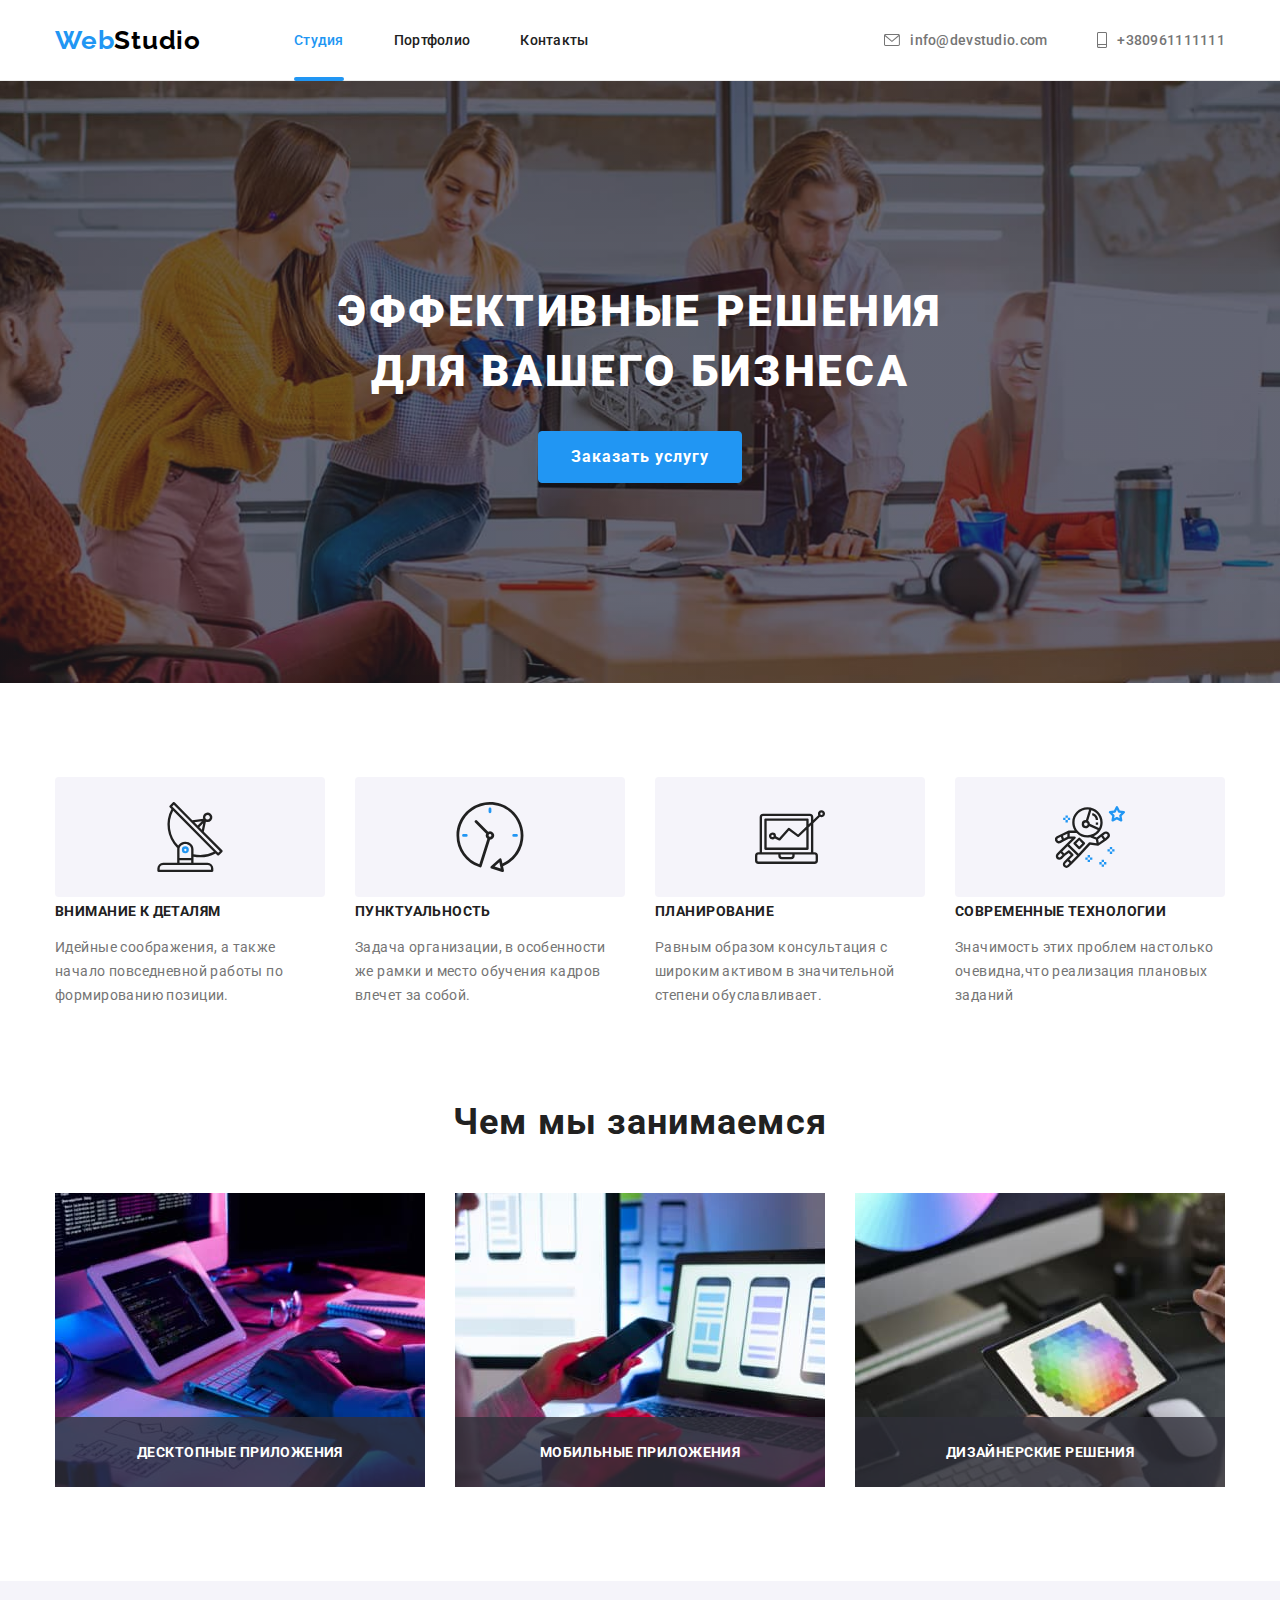
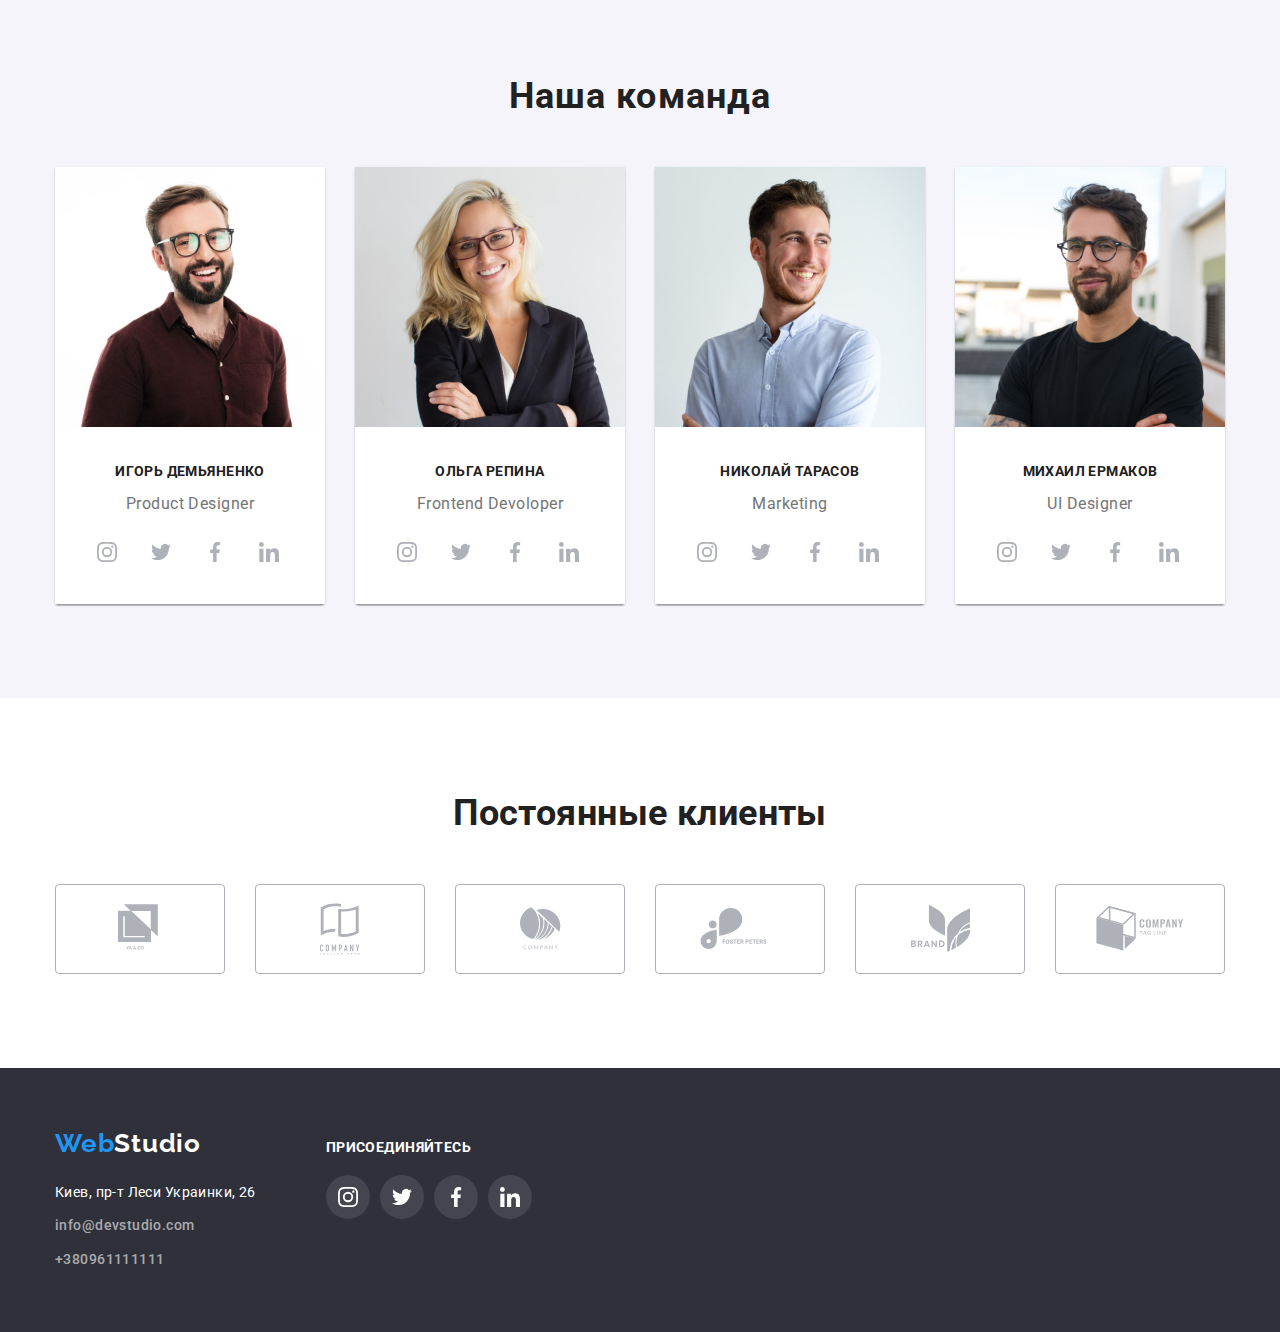
==== index.html @ 007db818 "clone hw5" ====
<!DOCTYPE html>
<html lang="ru">
  <head>
    <meta charset="UTF-8" />
    <meta name="viewport" content="width=device-width, initial-scale=1.0" />
    <title>Студия</title>
    <link
      href="https://fonts.googleapis.com/css2?family=Raleway:wght@700&family=Roboto:wght@400;500;700;900&display=swap"
      rel="stylesheet"
    />
    <link
      rel="stylesheet"
      href="https://cdnjs.cloudflare.com/ajax/libs/modern-normalize/1.0.0/modern-normalize.min.css"
    />
    <link rel="stylesheet" href="./css/styles.css" />
  </head>
  <body>
    <header class="header">
      <div class="container">
        <nav class="nav-main">
          <a href="./index.html" class="web-logo"
            >Web<span class="studio-logo">Studio</span>
          </a>
          <ul class="links">
            <li class="item">
              <a href="./index.html" class="current-link">Студия</a>
            </li>
            <li class="item">
              <a href="./portfolio.html" class="nav-link">Портфолио</a>
            </li>
            <li class="item"><a href="" class="nav-link">Контакты</a></li>
          </ul>
        </nav>

        <ul class="contacts-nav">
          <li class="item">
            <a href="mailto:info@devstudio.com" class="contact-link">
              <svg class="contact-icon" width="16" height="16">
                <use href="./images/sprite.svg#icon-mail"></use>
              </svg>
              info@devstudio.com</a
            >
          </li>
          <li class="item">
            <a href="tel:+38(096)1111111" class="contact-link">
              <svg class="contact-icon" width="10" height="16">
                <use href="./images/sprite.svg#icon-phone"></use>
              </svg>
              +380961111111</a
            >
          </li>
        </ul>
      </div>
    </header>

    <main>
      <!-- секция Героя -->
      <section class="section-hero">
        <div class="container">
          <div class="hero-container">
            <h1 class="hero-tittle">ЭФФЕКТИВНЫЕ РЕШЕНИЯ ДЛЯ ВАШЕГО БИЗНЕСА</h1>
            <button class="button-primary" data-modal-open>
              Заказать услугу
            </button>
          </div>
        </div>
      </section>

      <section class="section-features">
        <div class="container">
          <!-- <h2 class="visually-hidden">Наши преимущества</h2> -->
          <ul class="features-list">
            <li class="items antenna">
              <h3 class="features-tittle">Внимание к деталям</h3>
              <p class="text">
                Идейные соображения, а также начало повседневной работы по
                формированию позиции.
              </p>
            </li>
            <li class="items clock">
              <h3 class="features-tittle">Пунктуальность</h3>
              <p class="text">
                Задача организации, в особенности же рамки и место обучения
                кадров влечет за собой.
              </p>
            </li>
            <li class="items diagram">
              <h3 class="features-tittle">Планирование</h3>
              <p class="text">
                Равным образом консультация с широким активом в значительной
                степени обуславливает.
              </p>
            </li>
            <li class="items astronaut">
              <h3 class="features-tittle">Современные технологии</h3>
              <p class="text">
                Значимость этих проблем настолько очевидна,что реализация
                плановых заданий
              </p>
            </li>
          </ul>
        </div>
      </section>

      <section class="business-section">
        <div class="container">
          <!--Я думаю что тут наверное надо бы еще к картинкам добавить ссылку на переход, вряд ли посмотрев на картинки можно понять чем мы занимаемся-->
          <h2 class="tittles">Чем мы занимаемся</h2>
          <ul class="business-list">
            <li class="b-item">
              <img
                src="./images/img.jpg"
                alt="Что-то с компьютером"
                width="370"
              />
              <div class="business-tittle">
                <h3 class="business-text">Десктопные приложения</h3>
              </div>
            </li>
            <li class="b-item">
              <img
                src="./images/img2.jpg"
                alt="Что-то с телефоном"
                width="370"
              />
              <div class="business-tittle">
                <h3 class="business-text">Мобильные приложения</h3>
              </div>
            </li>
            <li class="b-item">
              <img
                src="./images/img3.jpg"
                alt="Что-то с планшетом"
                width="370"
              />
              <div class="business-tittle">
                <h3 class="business-text">Дизайнерские решения</h3>
              </div>
            </li>
          </ul>
        </div>
      </section>

      <section class="team-section">
        <div class="container">
          <h2 class="tittles">Наша команда</h2>

          <ul class="team-list">
            <li class="team-item">
              <img
                class="team-photos"
                src="./images/лицо1.jpg"
                alt="Igor"
                width="270"
              />
              <div class="team-names">
                <h3 class="features-tittle">Игорь Демьяненко</h3>
                <p class="text-team">Product Designer</p>
                <ul class="team-social">
                  <li class="team-links">
                    <a href="#" class="icon-link">
                      <svg class="social-icon">
                        <use href="./images/sprite.svg#icon-instagram"></use>
                      </svg>
                    </a>
                  </li>
                  <li class="team-links">
                    <a href="#" class="icon-link">
                      <svg class="social-icon">
                        <use href="./images/sprite.svg#icon-twitter"></use>
                      </svg>
                    </a>
                  </li>
                  <li class="team-links">
                    <a href="#" class="icon-link">
                      <svg class="social-icon">
                        <use href="./images/sprite.svg#icon-facebook"></use>
                      </svg>
                    </a>
                  </li>
                  <li class="team-links">
                    <a href="#" class="icon-link">
                      <svg class="social-icon">
                        <use href="./images/sprite.svg#icon-linkedin"></use>
                      </svg>
                    </a>
                  </li>
                </ul>
              </div>
            </li>
            <li class="team-item">
              <img
                class="team-photos"
                src="./images/лицо2.jpg"
                alt="Olga"
                width="270"
              />
              <div class="team-names">
                <h3 class="features-tittle">Ольга Репина</h3>
                <p class="text-team">Frontend Devoloper</p>
                <ul class="team-social">
                  <li class="team-links">
                    <a href="#" class="icon-link">
                      <svg class="social-icon">
                        <use href="./images/sprite.svg#icon-instagram"></use>
                      </svg>
                    </a>
                  </li>
                  <li class="team-links">
                    <a href="#" class="icon-link">
                      <svg class="social-icon">
                        <use href="./images/sprite.svg#icon-twitter"></use>
                      </svg>
                    </a>
                  </li>
                  <li class="team-links">
                    <a href="#" class="icon-link">
                      <svg class="social-icon">
                        <use href="./images/sprite.svg#icon-facebook"></use>
                      </svg>
                    </a>
                  </li>
                  <li class="team-links">
                    <a href="#" class="icon-link">
                      <svg class="social-icon">
                        <use href="./images/sprite.svg#icon-linkedin"></use>
                      </svg>
                    </a>
                  </li>
                </ul>
              </div>
            </li>
            <li class="team-item">
              <img
                class="team-photos"
                src="./images/лицо3.jpg"
                alt="Nikolai"
                width="270"
              />
              <div class="team-names">
                <h3 class="features-tittle">Николай Тарасов</h3>
                <p class="text-team">Marketing</p>
                <ul class="team-social">
                  <li class="team-links">
                    <a href="#" class="icon-link">
                      <svg class="social-icon">
                        <use href="./images/sprite.svg#icon-instagram"></use>
                      </svg>
                    </a>
                  </li>
                  <li class="team-links">
                    <a href="#" class="icon-link">
                      <svg class="social-icon">
                        <use href="./images/sprite.svg#icon-twitter"></use>
                      </svg>
                    </a>
                  </li>
                  <li class="team-links">
                    <a href="#" class="icon-link">
                      <svg class="social-icon">
                        <use href="./images/sprite.svg#icon-facebook"></use>
                      </svg>
                    </a>
                  </li>
                  <li class="team-links">
                    <a href="#" class="icon-link">
                      <svg class="social-icon">
                        <use href="./images/sprite.svg#icon-linkedin"></use>
                      </svg>
                    </a>
                  </li>
                </ul>
              </div>
            </li>
            <li class="team-item">
              <img
                class="team-photos"
                src="./images/лицо4.jpg"
                alt="Mihail"
                width="270"
              />
              <div class="team-names">
                <h3 class="features-tittle">Михаил Ермаков</h3>
                <p class="text-team">UI Designer</p>
                <ul class="team-social">
                  <li class="team-links">
                    <a href="#" class="icon-link">
                      <svg class="social-icon">
                        <use href="./images/sprite.svg#icon-instagram"></use>
                      </svg>
                    </a>
                  </li>
                  <li class="team-links">
                    <a href="#" class="icon-link">
                      <svg class="social-icon">
                        <use href="./images/sprite.svg#icon-twitter"></use>
                      </svg>
                    </a>
                  </li>
                  <li class="team-links">
                    <a href="#" class="icon-link">
                      <svg class="social-icon">
                        <use href="./images/sprite.svg#icon-facebook"></use>
                      </svg>
                    </a>
                  </li>
                  <li class="team-links">
                    <a href="#" class="icon-link">
                      <svg class="social-icon">
                        <use href="./images/sprite.svg#icon-linkedin"></use>
                      </svg>
                    </a>
                  </li>
                </ul>
              </div>
            </li>
          </ul>
        </div>
      </section>
    </main>

    <section class="clients">
      <div class="container">
        <h2 class="clients-tittle">Постоянные клиенты</h2>
        <ul class="clients-list">
          <li class="clients-item">
            <a href="#" class="client-link">
              <svg class="clients-icon" width="44" height="49">
                <use href="./images/sprite.svg#icon-logo-1"></use>
              </svg>
            </a>
          </li>
          <li class="clients-item">
            <a href="#" class="client-link">
              <svg class="clients-icon" width="40" height="52">
                <use href="./images/sprite.svg#icon-logo-2"></use>
              </svg>
            </a>
          </li>
          <li class="clients-item">
            <a href="#" class="client-link">
              <svg class="clients-icon" width="41" height="43">
                <use href="./images/sprite.svg#icon-logo-3"></use>
              </svg>
            </a>
          </li>
          <li class="clients-item">
            <a href="#" class="client-link">
              <svg class="clients-icon" width="80" height="42">
                <use href="./images/sprite.svg#icon-logo-4"></use>
              </svg>
            </a>
          </li>
          <li class="clients-item">
            <a href="#" class="client-link">
              <svg class="clients-icon" width="59" height="47">
                <use href="./images/sprite.svg#icon-logo-5"></use>
              </svg>
            </a>
          </li>
          <li class="clients-item">
            <a href="#" class="client-link">
              <svg class="clients-icon" width="88" height="45">
                <use href="./images/sprite.svg#icon-logo-6"></use>
              </svg>
            </a>
          </li>
        </ul>
      </div>
    </section>

    <footer class="footer">
      <div class="container">
        <div class="footer-sect1">
          <a href="./index.html" class="web-logo"
            >Web<span class="studio-footer">Studio</span>
          </a>
          <address class="adress">
            <p class="footer-adress">Киев, пр-т Леси Украинки, 26</p>
            <ul>
              <li class="adress-features">
                <a href="mailto:info@devstudio.com" class="contacts-footer"
                  >info@devstudio.com</a
                >
              </li>
              <li class="adress-features">
                <a href="tel:+38(096)1111111" class="contacts-footer"
                  >+380961111111</a
                >
              </li>
            </ul>
          </address>
        </div>

        <div class="footer-sect2">
          <p class="footer-tittle">Присоединяйтесь</p>
          <ul class="foot-links">
            <li class="footer-list">
              <a href="#" class="footer-link">
                <svg class="footer-icon">
                  <use href="./images/sprite.svg#icon-instagram"></use>
                </svg>
              </a>
            </li>

            <li class="footer-list">
              <a href="#" class="footer-link">
                <svg class="footer-icon">
                  <use href="./images/sprite.svg#icon-twitter"></use>
                </svg>
              </a>
            </li>

            <li class="footer-list">
              <a href="#" class="footer-link">
                <svg class="footer-icon">
                  <use href="./images/sprite.svg#icon-facebook"></use>
                </svg>
              </a>
            </li>

            <li class="footer-list">
              <a href="#" class="footer-link">
                <svg class="footer-icon">
                  <use href="./images/sprite.svg#icon-linkedin"></use>
                </svg>
              </a>
            </li>
          </ul>
        </div>
      </div>
    </footer>

    <div class="backdrop is-hidden" data-modal>
      <div class="modal">
        <button class="button-close" data-modal-close>
          <svg class="close-button" width="18" height="18">
            <use href="./images/sprite.svg#close-button"></use>
          </svg>
        </button>
      </div>
    </div>

    <script src="./js/modal.js"></script>
  </body>
</html>
---- css/styles.css ----
:root {
  --primery-text-color: #757575;
  --tittle-text-color: #212121;
  --accent-white-color: #ffffff;
  --backgr-color-botton: #f5f4fa;
  --accent-button-color: #2196f3;
}

*,
*::before,
*::after {
  box-sizing: border-box;
}

img {
  display: block;
  max-width: 100%;
  height: auto;
}

.visually-hidden {
  position: absolute;
  width: 1px;
  height: 1px;
  margin: -1px;
  border: 0;
  padding: 0;
}

ul {
  list-style-type: none;
  padding: 0;
  margin: 0;
}

body {
  background-color: #ffffff;
  color: var(--tittle-text-color);
  font-family: "Roboto", sans-serif;
  letter-spacing: 0.03em;
  font-size: 14px;
  line-height: 1.71;
}

a {
  cursor: pointer;
  text-decoration: none;
}

.button {
  cursor: pointer;
  text-decoration: none;
}

.header {
  border-bottom: 1px solid #ececec;
}

.header .container {
  display: flex;
}

.nav-main {
  display: flex;
  align-items: center;
}

.web-logo {
  color: var(--accent-button-color);
  font-family: Raleway;
  font-weight: 700;
  font-size: 26px;
  line-height: 31px;
  letter-spacing: 0.03em;
}

.studio-logo {
  color: #000000;
  font-family: Raleway;
  font-weight: 700;
  font-size: 26px;
  line-height: 31px;
  letter-spacing: 0.03em;
}

.links {
  display: flex;
  margin-left: 93px;
  align-items: center;
}

.item {
  display: block;
}

.links .item:not(:last-child) {
  margin-right: 50px;
}

.links .nav-link {
  display: block;
  padding-top: 32px;
  padding-bottom: 32px;
  font-weight: 500;
  font-size: 14px;
  line-height: 16px;
  letter-spacing: 0.02em;
  color: var(--tittle-text-color);

  transition: color 250ms cubic-bezier(0.4, 0, 0.2, 1);
}

.links .nav-link:hover,
.links .nav-link:focus {
  color: var(--accent-button-color);
}

.contact-icon {
  margin-right: 10px;
  fill: currentColor;
  padding: 0;
  margin-top: 0;
  margin-bottom: 0;
}

.contacts-nav {
  display: flex;
  align-items: center;
  margin-left: auto;
}

.contacts-nav .item:last-child {
  margin-left: 50px;
}

.contacts-nav .contact-link {
  display: flex;
  padding-top: 32px;
  padding-bottom: 32px;
  font-weight: 500;
  font-size: 14px;
  line-height: 16px;
  letter-spacing: 0.02em;
  color: var(--primery-text-color);
  transition: color 250ms cubic-bezier(0.4, 0, 0.2, 1);
}

.contacts-nav .contact-link:hover,
.contacts-nav .contact-link:focus {
  color: var(--accent-button-color);
}

.section-hero {
  background-color: #c4c4c4;
  color: var(--accent-white-color);
  max-width: 1600px;
  margin-right: auto;
  margin-left: auto;
  background-image: linear-gradient(to right, #2f303a66, #2f303a66),
    url(../images/Img-hero.jpg);
  background-position: center;
  background-size: cover;
}

.section-hero .container {
  padding-top: 200px;
  padding-bottom: 200px;
}

.container {
  width: 1200px;
  align-items: center;
  padding-left: 15px;
  padding-right: 15px;
  margin-left: auto;
  margin-right: auto;
  /* outline: 2px solid red; */
}

.hero-container {
  width: 696px;
  margin-right: auto;
  margin-left: auto;
  text-align: center;
}

.hero-tittle {
  margin-top: 0;
  margin-bottom: 30px;
  font-weight: 900;
  font-size: 44px;
  line-height: 60px;
  letter-spacing: 0.06em;
  text-transform: uppercase;
  text-align: center;
  color: #ffffff;
}

.features-tittle {
  margin-top: 0;
  margin-bottom: 0px;
  font-weight: 700;
  font-size: 14px;
  line-height: 2;
  text-transform: uppercase;
  letter-spacing: 0.03em;
  color: var(--tittle-text-color);
}

.text {
  margin-top: 10px;
  margin-bottom: 0;
  font-weight: normal;
  font-size: 14px;
  line-height: 24px;
  letter-spacing: 0.03em;
  color: var(--primery-text-color);
}

.button {
  display: inline-block;
  padding: 6px 22px;
  border-radius: 4px;
  font-weight: 500;
  font-size: 16px;
  line-height: 1.62;
  text-align: center;
  border: 1px solid transparent;
  color: var(--tittle-text-color);
  background-color: var(--backgr-color-botton);
  transition: background-color 250ms cubic-bezier(0.4, 0, 0.2, 1),
    color 250ms cubic-bezier(0.4, 0, 0.2, 1),
    box-shadow 250ms cubic-bezier(0.4, 0, 0.2, 1);
}

.current-link {
  position: relative;
  display: block;
  color: var(--accent-button-color);
  padding-top: 32px;
  padding-bottom: 32px;
  font-weight: 500;
  font-size: 14px;
  line-height: 16px;
  letter-spacing: 0.02em;
}

.current-link::after {
  content: "";
  display: block;
  position: absolute;
  bottom: -1px;
  left: 0;
  width: 100%;
  height: 4px;
  border-radius: 2px;
  background-color: var(--accent-button-color);
}

.button:hover,
.button:focus {
  background-color: var(--accent-button-color);
  color: #ffffff;
  box-shadow: 0px 3px 1px rgba(0, 0, 0, 0.1), 0px 1px 2px rgba(0, 0, 0, 0.08),
    0px 2px 2px rgba(0, 0, 0, 0.12);
  border-radius: 4px;
}

.button-primary {
  display: inline-block;
  padding: 10px 32px;
  border: 1px solid var(--accent-button-color);
  border-radius: 4px;
  min-width: 200px;
  background-color: var(--accent-button-color);
  color: var(--accent-white-color);
  font-weight: 700;
  font-size: 16px;
  line-height: 1.87;
  letter-spacing: 0.06em;
}

.team-section {
  background-color: var(--backgr-color-botton);
}

.text-team {
  margin-top: 10px;
  margin-bottom: 0;
  font-weight: normal;
  font-size: 16px;
  line-height: 1.18;
  letter-spacing: 0.03em;
  color: var(--primery-text-color);
}

.tittles {
  margin-top: 0;
  margin-bottom: 50px;
  font-weight: 700;
  font-size: 36px;
  line-height: 42px;
  text-align: center;
  letter-spacing: 0.03em;
  color: var(--tittle-text-color);
}

.footer {
  background-color: #2f303a;
  padding-top: 60px;
  padding-bottom: 60px;
}

.studio-footer {
  font-family: Raleway, sans-serif;
  font-weight: 700;
  font-size: 26px;
  line-height: 31px;
  letter-spacing: 0.03em;
  color: var(--accent-white-color);
  transition: color 250ms cubic-bezier(0.4, 0, 0.2, 1);
}

.contacts-footer:hover,
.contacts-footer:focus {
  color: var(--accent-button-color);
}

.footer-adress {
  margin-top: 20px;
  margin-bottom: 0;
  font-style: normal;
  font-weight: 400;
  font-size: 14px;
  line-height: 24px;
  letter-spacing: 0.03em;
  color: var(--accent-white-color);
}
.adress-features {
  margin-top: 9px;
}

.contacts-footer {
  font-style: normal;
  font-weight: 500;
  font-size: 14px;
  line-height: 24px;
  letter-spacing: 0.03em;
  color: rgba(255, 255, 255, 0.6);
}

.features-portfolio {
  margin-top: 0;
  margin-bottom: 0;
  font-weight: 700;
  font-size: 18px;
  line-height: 2;
  letter-spacing: 0.06em;
  color: var(--tittle-text-color);
}
.text-portfolio {
  margin-top: 4px;
  margin-bottom: 0;
  font-weight: normal;
  font-size: 16px;
  line-height: 1.87;
  letter-spacing: 0.03em;
  color: var(--primery-text-color);
}

.business-section .container {
  padding-top: 0;
  padding-bottom: 94px;
}

.section-features .container {
  padding-top: 94px;
  padding-bottom: 94px;
}

.items:not(:last-child) {
  margin-right: 30px;
}

.items {
  width: calc((100% - 3 * 30px) / 4);
}

.items::before {
  display: block;
  content: "";
  height: 120px;
  background-size: 70 px, 70px;
  background-repeat: no-repeat;
  background-position: center;
  background-color: var(--backgr-color-botton);
  border-radius: 4px;
}

.antenna::before {
  background-image: url(../images/antenna\ 1.svg);
}

.clock::before {
  background-image: url(../images/clock\ 1.svg);
}

.diagram::before {
  background-image: url(../images/Vector.svg);
}

.astronaut::before {
  background-image: url(../images/astronaut\ 1.svg);
}

.team-section .container {
  padding-top: 94px;
  padding-bottom: 94px;
}

.features-list {
  display: flex;
  flex-wrap: wrap;
}

.business-list {
  display: flex;
  flex-wrap: wrap;
}

.b-item {
  position: relative;
}

.business-tittle {
  position: absolute;
  bottom: 0;
  left: 0;
  display: flex;
  align-items: center;
  width: 100%;
  height: 70px;
  background-color: rgba(47, 48, 58, 0.8);
  /* outline: 2px solid red; */
}

.business-text {
  margin: 0;
  margin-left: auto;
  margin-right: auto;
  font-weight: bold;
  font-size: 14px;
  line-height: 16px;
  text-align: center;
  letter-spacing: 0.03em;
  text-transform: uppercase;

  color: #ffffff;
}

.b-item:not(:last-child) {
  margin-right: 30px;
  display: list-item;
}

.team-list {
  display: flex;
  /* outline: 2px solid red; */
}

.team-item {
  width: 270px;
  box-shadow: 0px 1px 3px rgba(0, 0, 0, 0.12), 0px 1px 1px rgba(0, 0, 0, 0.14),
    0px 2px 1px rgba(0, 0, 0, 0.2);
  border-radius: 0px 0px 4px 4px;
}

.team-item:not(:last-child) {
  margin-right: 30px;
  padding-bottom: 0;
}

.team-names {
  padding-top: 30px;
  padding-bottom: 30px;
  padding-right: 30px;
  padding-left: 30px;
  text-align: center;
  background-color: var(--accent-white-color);

  /* outline: 2px solid red; */
}

.team-social {
  margin-top: 16px;
  display: flex;
  align-items: center;
  padding: 0;
  /* outline: solid blue; */
}

.icon-link {
  /* outline: solid red; */

  display: flex;
  justify-content: center;
  align-items: center;
  height: 44px;
  width: 44px;
  line-height: 0px;
  border-radius: 50%;
  fill: var(--social-icon-link);
}

.team-links {
  height: 44px;
  width: 44px;
  line-height: 0px;
  border-radius: 50%;
  fill: #afb1b8;
  transition: background-color 250ms cubic-bezier(0.4, 0, 0.2, 1),
    fill 250ms cubic-bezier(0.4, 0, 0.2, 1);
}

.team-links:not(:last-child) {
  margin-right: 10px;
}

.social-icon {
  /* fill: #afb1b8; */
  width: 20px;
  height: 20px;
}

.icon-link:hover,
.icon-link:focus {
  background-color: var(--accent-button-color);
  fill: white;
}

.clients {
  padding-top: 94px;
  padding-bottom: 94px;
}

.clients-tittle {
  font-weight: bold;
  font-size: 36px;
  line-height: 42px;
  text-align: center;
  margin-top: 0;
  margin-bottom: 0;
}
.clients-list {
  display: flex;
  justify-content: center;
  margin-top: 50px;
}

.client-link {
  width: 100%;
  height: 100%;
  display: flex;
  justify-content: center;
  align-items: center;
  border: 1px solid #afb1b8;
  border-radius: 4px;
  fill: #afb1b8;
  transition: border-color 250ms cubic-bezier(0.4, 0, 0.2, 1),
    fill 250ms cubic-bezier(0.4, 0, 0.2, 1);
}

.clients-list .client-link:focus,
.clients-list .client-link:hover {
  border-color: var(--accent-button-color);
  fill: var(--accent-button-color);
}

.clients-item:not(:last-child) {
  margin-right: 30px;
}

.clients-item {
  width: 170px;
  height: 90px;
}

.social-icon .adress {
  display: flex;
  flex-direction: column;
}

.filtres {
  margin-bottom: 50px;
  display: flex;
  flex-direction: row;
  justify-content: center;
}

.portfolio {
  padding-top: 94px;
  padding-bottom: 94px;
}

.container-portfolio {
  width: 1200px;
  align-items: center;
  padding-left: 15px;
  padding-right: 15px;
  margin-left: auto;
  margin-right: auto;
  /* outline: 2px solid red; */
}

.buttons-filtres:not(:last-child) {
  margin-right: 8px;
}

.portfolio-item {
  display: flex;
  flex-wrap: wrap;
}

.portfolio-element {
  width: calc((100% - 60px) / 3);
  margin-right: 30px;
}

.portfolio-element:nth-child(3n) {
  margin-right: 0;
}

.portfolio-element:not(:nth-last-child(-n + 3)) {
  margin-bottom: 30px;
}

.portfolio-link {
  display: block;
}
.portfolio-link:hover,
.portfolio-link:focus {
  box-sizing: border-box;
  box-shadow: 0px 1px 1px rgba(0, 0, 0, 0.12), 0px 4px 4px rgba(0, 0, 0, 0.06),
    1px 4px 6px rgba(0, 0, 0, 0.16);
}

.portfolio-name {
  padding-top: 20px;
  padding-bottom: 20px;
  padding-right: 24px;
  padding-left: 24px;
  border: 1px solid #eeeeee;
  border-top: none;
}

.features-tittle-pf {
  margin-top: 30px;
  margin-bottom: 0px;
  font-weight: 700;
  font-size: 18px;
  line-height: 2;
  letter-spacing: 0.03em;
  color: var(--tittle-text-color);
}

.footer-sect2 {
  margin-left: 70px;
}

.footer-tittle {
  margin-top: 0px;
  margin-bottom: 20px;
  font-style: normal;
  font-weight: bold;
  font-size: 14px;
  line-height: 16px;
  text-transform: uppercase;
  color: var(--accent-white-color);
}

.footer .container {
  align-items: baseline;
  display: flex;
}

.foot-links {
  display: flex;
  margin: 0;
  padding: 0;
}

.footer-list {
  border-radius: 50%;
  transition: background-color 250ms cubic-bezier(0.4, 0, 0.2, 1),
    fill 250ms cubic-bezier(0.4, 0, 0.2, 1);
}

.footer-list:not(:last-child) {
  margin-right: 10px;
}

.footer-link {
  display: flex;
  justify-content: center;
  align-items: center;
  height: 44px;
  width: 44px;
  line-height: 0px;
  border-radius: 50%;
  fill: var(--accent-white-color);
  background-color: #ffffff1a;
}

.footer-icon {
  height: 20px;
  width: 20px;
}

.footer-link:hover,
.footer-link:focus {
  background-color: var(--accent-button-color);
  fill: var(--accent-white-color);
}

.box {
  position: relative;
  overflow: hidden;
}

.overlay {
  position: absolute;
  top: 0;
  left: 0;
  width: 100%;
  height: 100%;
  background: rgba(33, 150, 243, 0.9);
  transform: translateY(101%);
  transition: transform 250ms cubic-bezier(0.4, 0, 0.2, 1);
}

.portfolio-link:hover .overlay,
.portfolio-link:focus .overlay {
  transform: translateY(0);
}

.textport {
  margin: 0;
  padding: 63px 24px;
  font-size: 18px;
  line-height: 28px;

  color: #ffffff;
}

.backdrop {
  position: fixed;
  top: 0;
  left: 0;
  width: 100%;
  height: 100%;
  background: rgba(0, 0, 0, 0.2);
  border: 1px solid #000000;
  box-sizing: border-box;
  box-shadow: 0px 4px 4px rgba(0, 0, 0, 0.25);
}

.modal {
  position: absolute;
  top: 50%;
  left: 50%;
  min-width: 528px;
  min-height: 581px;
  transform: translate(-50%, -50%);
  background-color: white;
}

.backdrop.is-hidden {
  opacity: 0;
  pointer-events: none;
}

.button-close {
  display: flex;
  align-items: center;
  justify-content: center;
  position: absolute;
  padding: 0;
  top: 8px;
  right: 8px;
  width: 30px;
  height: 30px;

  background: #ffffff;
  border: 1px solid rgba(0, 0, 0, 0.1);
  border-radius: 50%;
}

.close-button {
  position: absolute;
  padding: 0;

  fill: black;
}
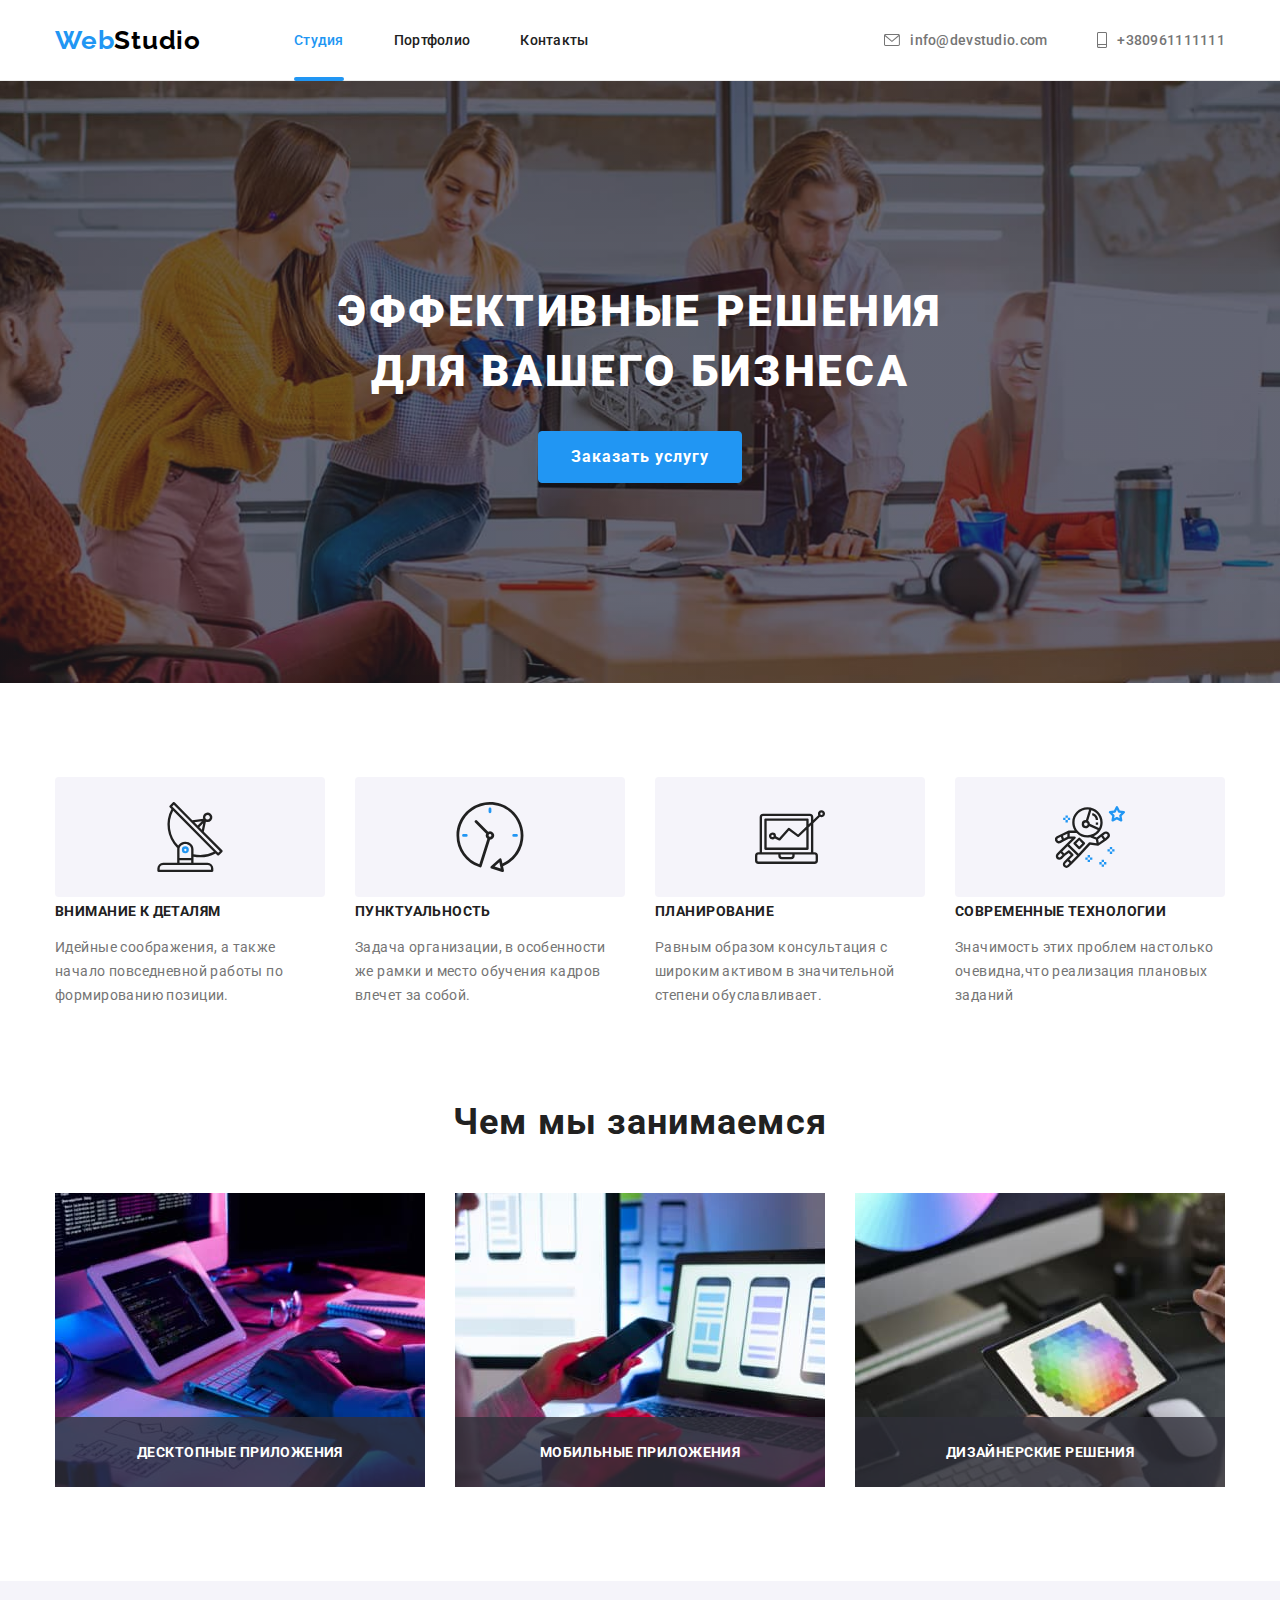
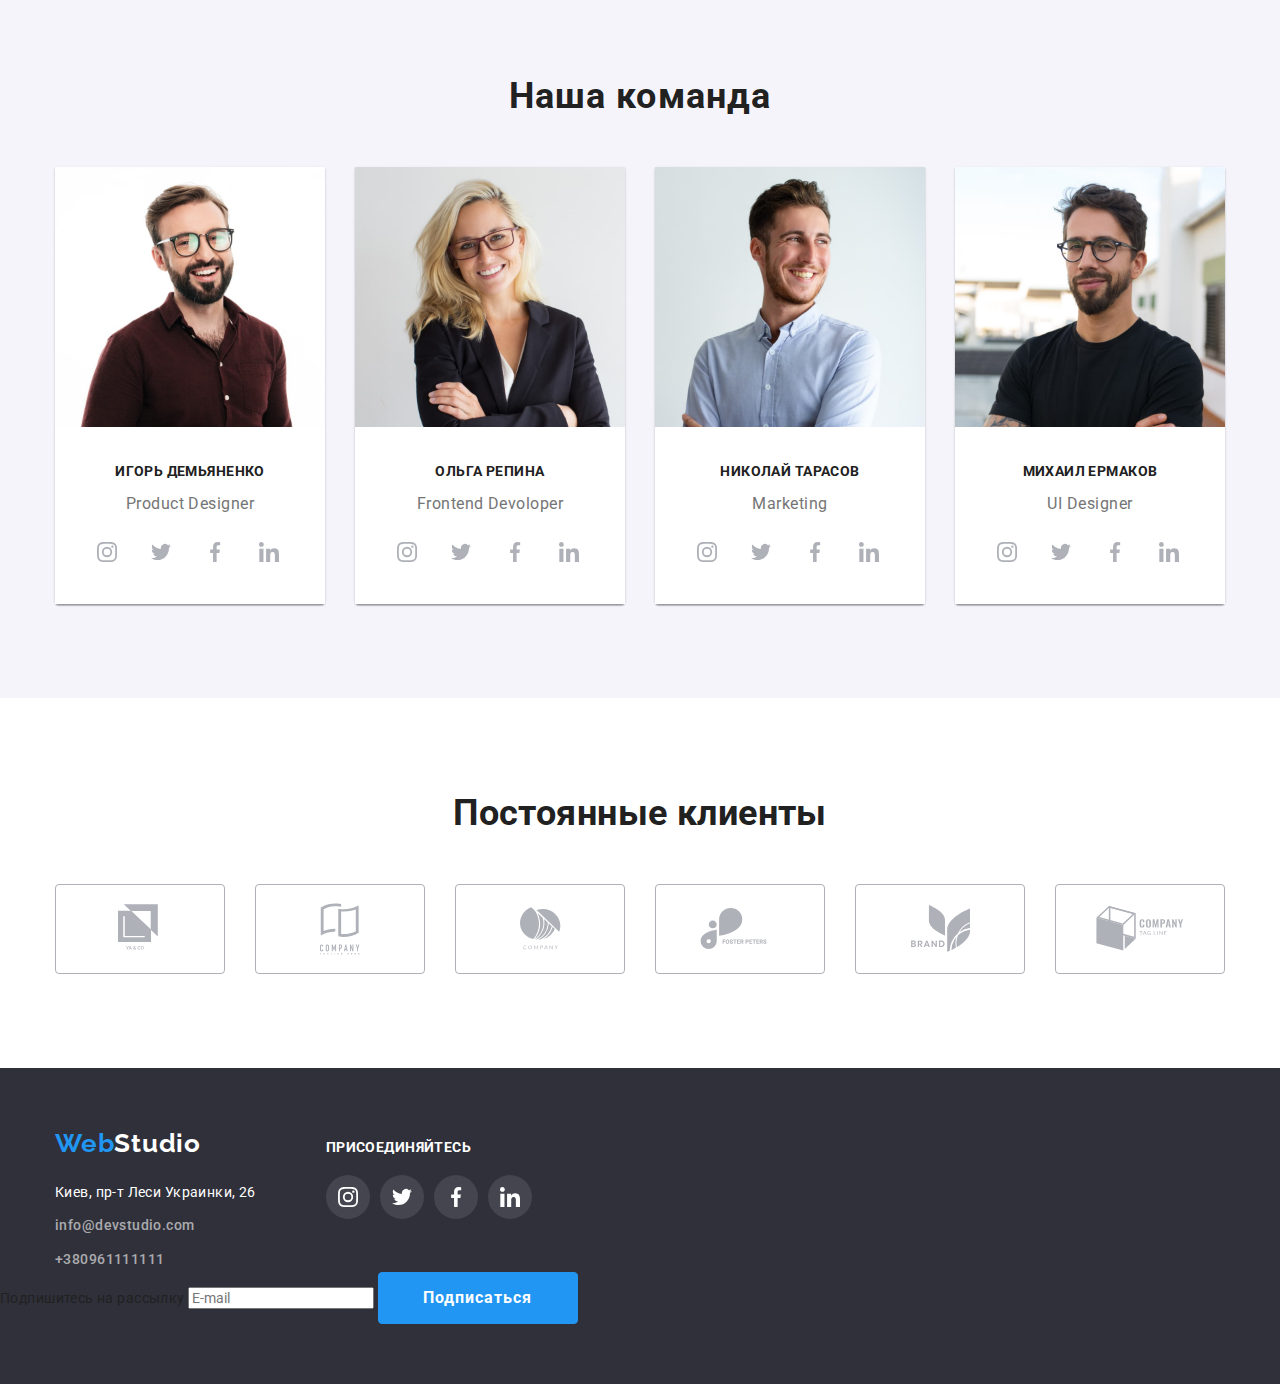
==== commit 6c35445b: "reg form" ====
--- a/index.html
+++ b/index.html
@@ -429,10 +429,54 @@
           </ul>
         </div>
       </div>
+
+      <div class="footer-form">
+        <form>
+          <div class="footer-subscribe">
+          <label for="">Подпишитесь на рассылку</label>
+          <input type="email" name="mail" id="mail" placeholder="E-mail">
+          <button class="button-primary" type="submit">Подписаться</button>
+          </div>
+        </form>
+      </div>
     </footer>
 
     <div class="backdrop is-hidden" data-modal>
       <div class="modal">
+            
+  <form class="contact-form">
+
+    <b class="form-tittle">Оставьте свои данные, мы вам перезвоним</b>
+
+  <div class="form-field">
+    <label for="name">Имя</label>
+    <input type="text" name="name" id="name" />
+  </div>
+
+  <div class="form-field">
+    <label for="tel">Телефон</label>
+    <input type="tel" name="tel" id="tel" />
+  </div>
+
+  <div class="form-field">
+    <label for=mail">Почта</label>
+    <input type="email" name="mail" id="mail" />
+  </div>
+
+  <div class="form-field">
+    <label for="comment">Комментарий</label>
+    <textarea class="comment" name="comment" id="comment" rows="5" placeholder="Введите текст"></textarea>
+  </div>
+
+  <div class="topic-option">
+   <input type="checkbox" name="policy" id="policy">
+   <label for="policy">Соглашаюсь с рассылкой и принимаю <a href="#">Условия договора</a></label>
+  </div>
+
+  <button class="button-primary" type="submit">Отправить</button>
+  
+</form>
+
         <button class="button-close" data-modal-close>
           <svg class="close-button" width="18" height="18">
             <use href="./images/sprite.svg#close-button"></use>
@@ -444,3 +488,4 @@
     <script src="./js/modal.js"></script>
   </body>
 </html>
+
--- a/css/styles.css
+++ b/css/styles.css
@@ -801,3 +801,58 @@
 
   fill: black;
 }
+
+.contact-form {
+  padding: 40px;
+  margin: 0;
+}
+
+.form-field {
+  margin-bottom: 10px;
+  display: flex;
+  flex-direction: column;
+}
+
+.form-field input::placeholder {
+  color: rgba(117, 117, 117, 0.5);
+}
+
+.form-field label {
+  margin-bottom: 4px;
+  font-size: 12px;
+  line-height: 14px;
+  letter-spacing: 0.01em;
+  color: #757575;
+}
+
+.form-field input {
+  margin: 0;
+  padding-top: 11px;
+  padding-bottom: 11px;
+  padding-right: 12px;
+  padding-left: 12px;
+  border: 1px solid rgba(33, 33, 33, 0.2);
+  box-sizing: border-box;
+  border-radius: 4px;
+}
+
+.comment {
+  padding: 12px 16px;
+  resize: none;
+  border-color: rgba(33, 33, 33, 0.2);
+}
+
+.form-tittle {
+  margin-bottom: 12px;
+  font-weight: bold;
+  font-size: 20px;
+  line-height: 23px;
+  text-align: center;
+  letter-spacing: 0.03em;
+  color: var (--tittle-text-color);
+}
+
+.topic-option input[type="checkbox"] {
+  width: 16px;
+  height: 15px;
+}
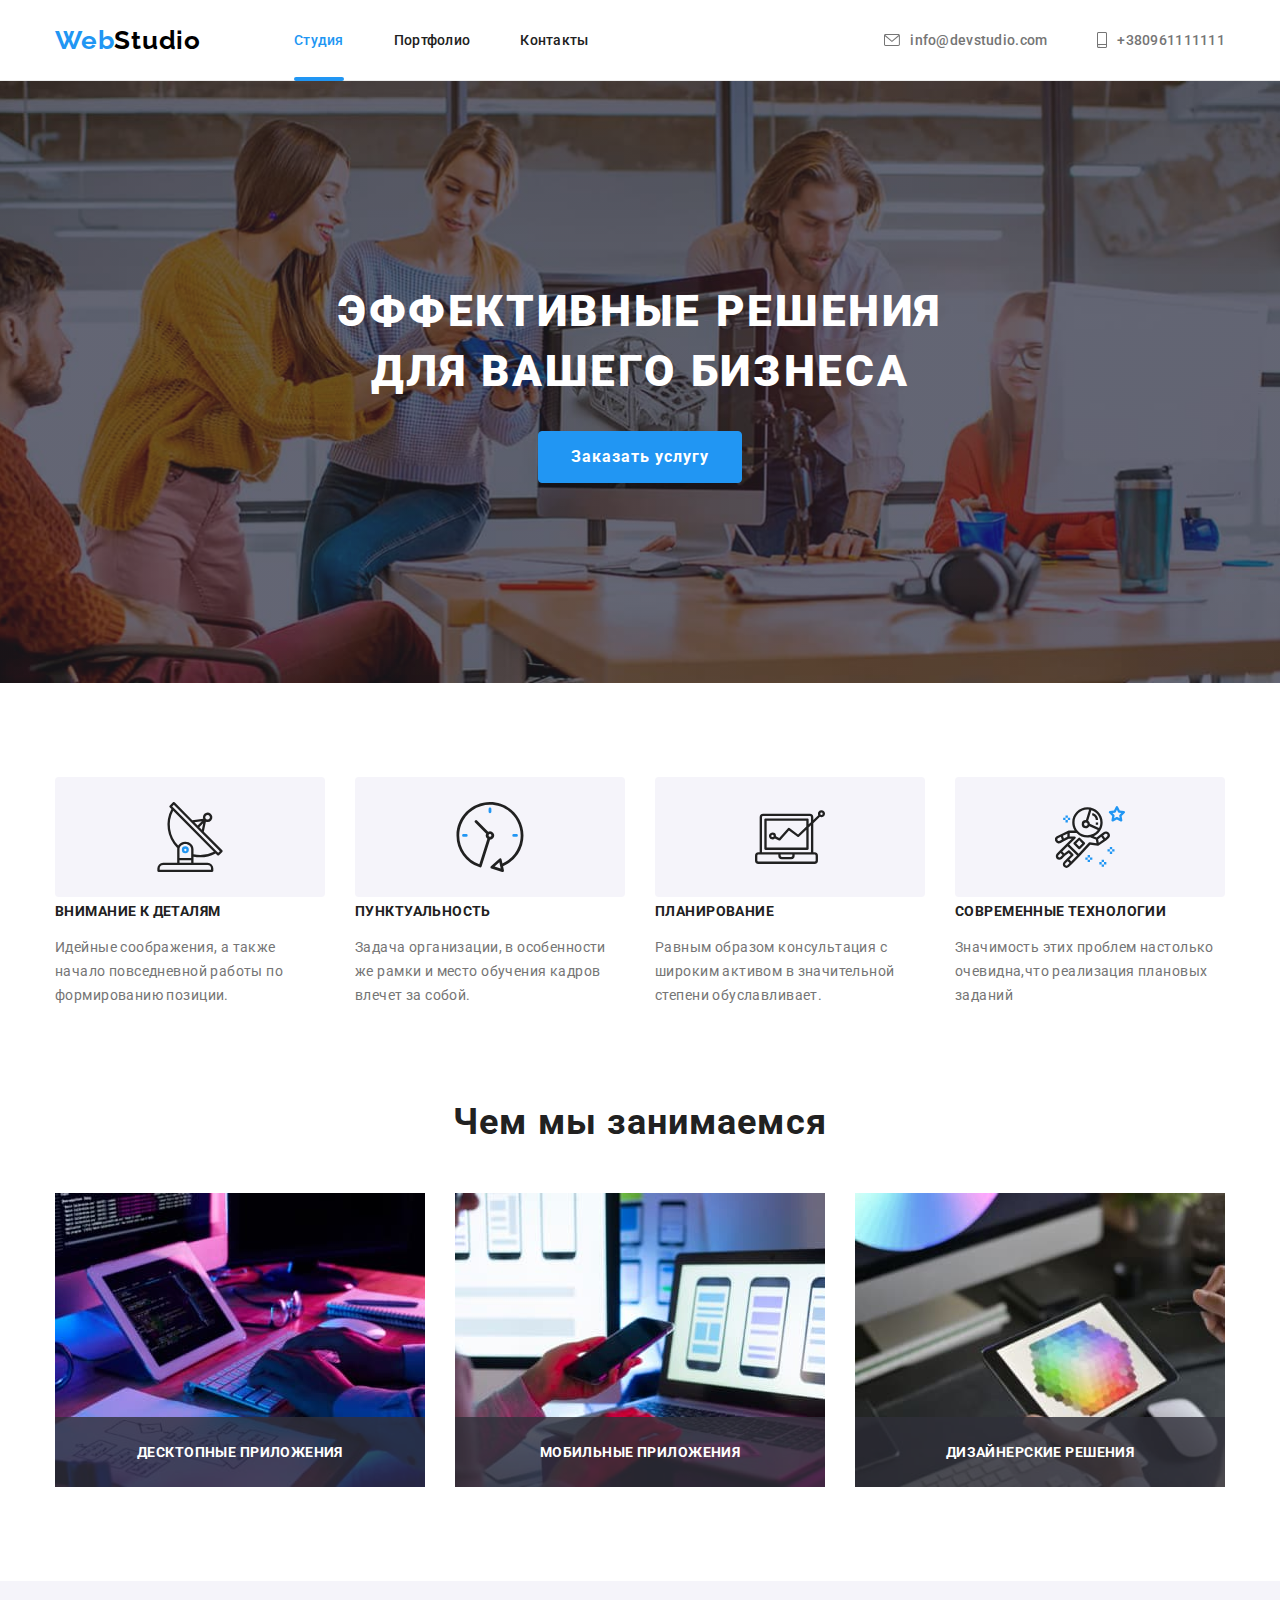
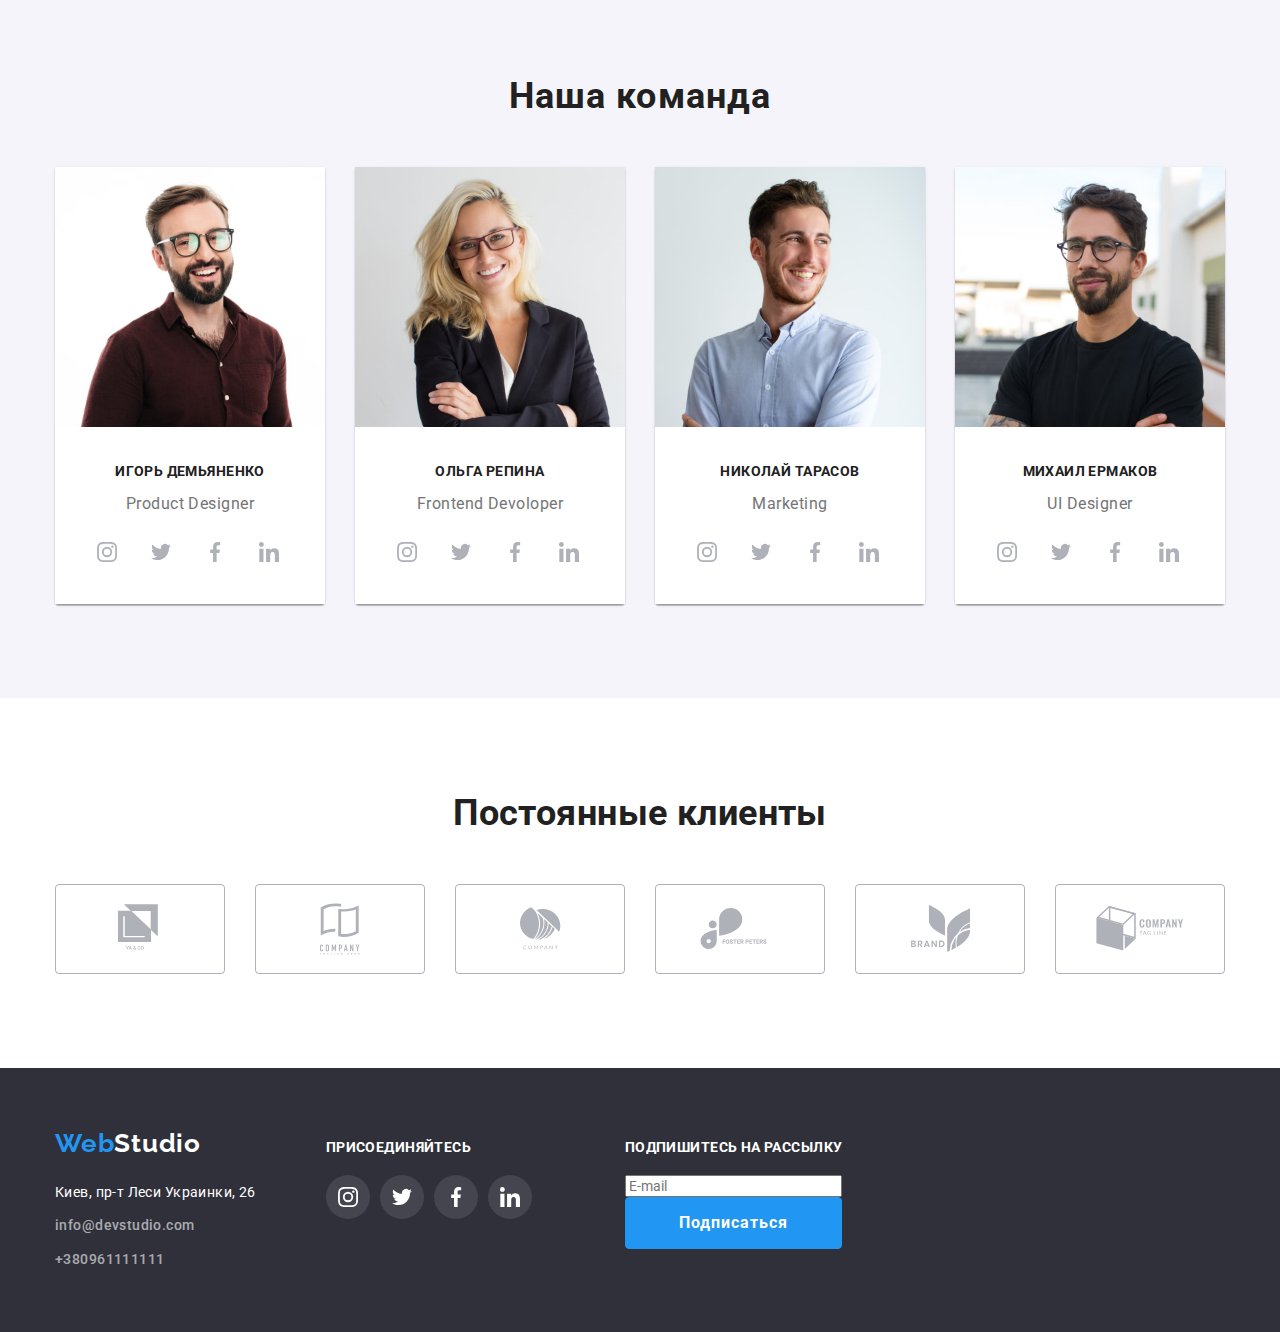
==== commit e3472ed8: "footer" ====
--- a/index.html
+++ b/index.html
@@ -392,6 +392,7 @@
           </address>
         </div>
 
+        <div class="footer-options">
         <div class="footer-sect2">
           <p class="footer-tittle">Присоединяйтесь</p>
           <ul class="foot-links">
@@ -428,16 +429,18 @@
             </li>
           </ul>
         </div>
-      </div>
+      
 
       <div class="footer-form">
         <form>
           <div class="footer-subscribe">
-          <label for="">Подпишитесь на рассылку</label>
+            <b class="subscribe">Подпишитесь на рассылку</b>
+          <label for="mail"></label>
           <input type="email" name="mail" id="mail" placeholder="E-mail">
           <button class="button-primary" type="submit">Подписаться</button>
           </div>
         </form>
+      </div>
       </div>
     </footer>
 
--- a/css/styles.css
+++ b/css/styles.css
@@ -722,6 +722,29 @@
   fill: var(--accent-white-color);
 }
 
+.footer-options {
+  display: flex;
+}
+
+.footer-form {
+  margin-left: 93px;
+}
+
+.footer-subscribe {
+  display: flex;
+  flex-direction: column;
+}
+
+.subscribe {
+  margin-bottom: 20px;
+  font-weight: bold;
+  font-size: 14px;
+  line-height: 16px;
+  letter-spacing: 0.03em;
+  text-transform: uppercase;
+  color: white;
+}
+
 .box {
   position: relative;
   overflow: hidden;
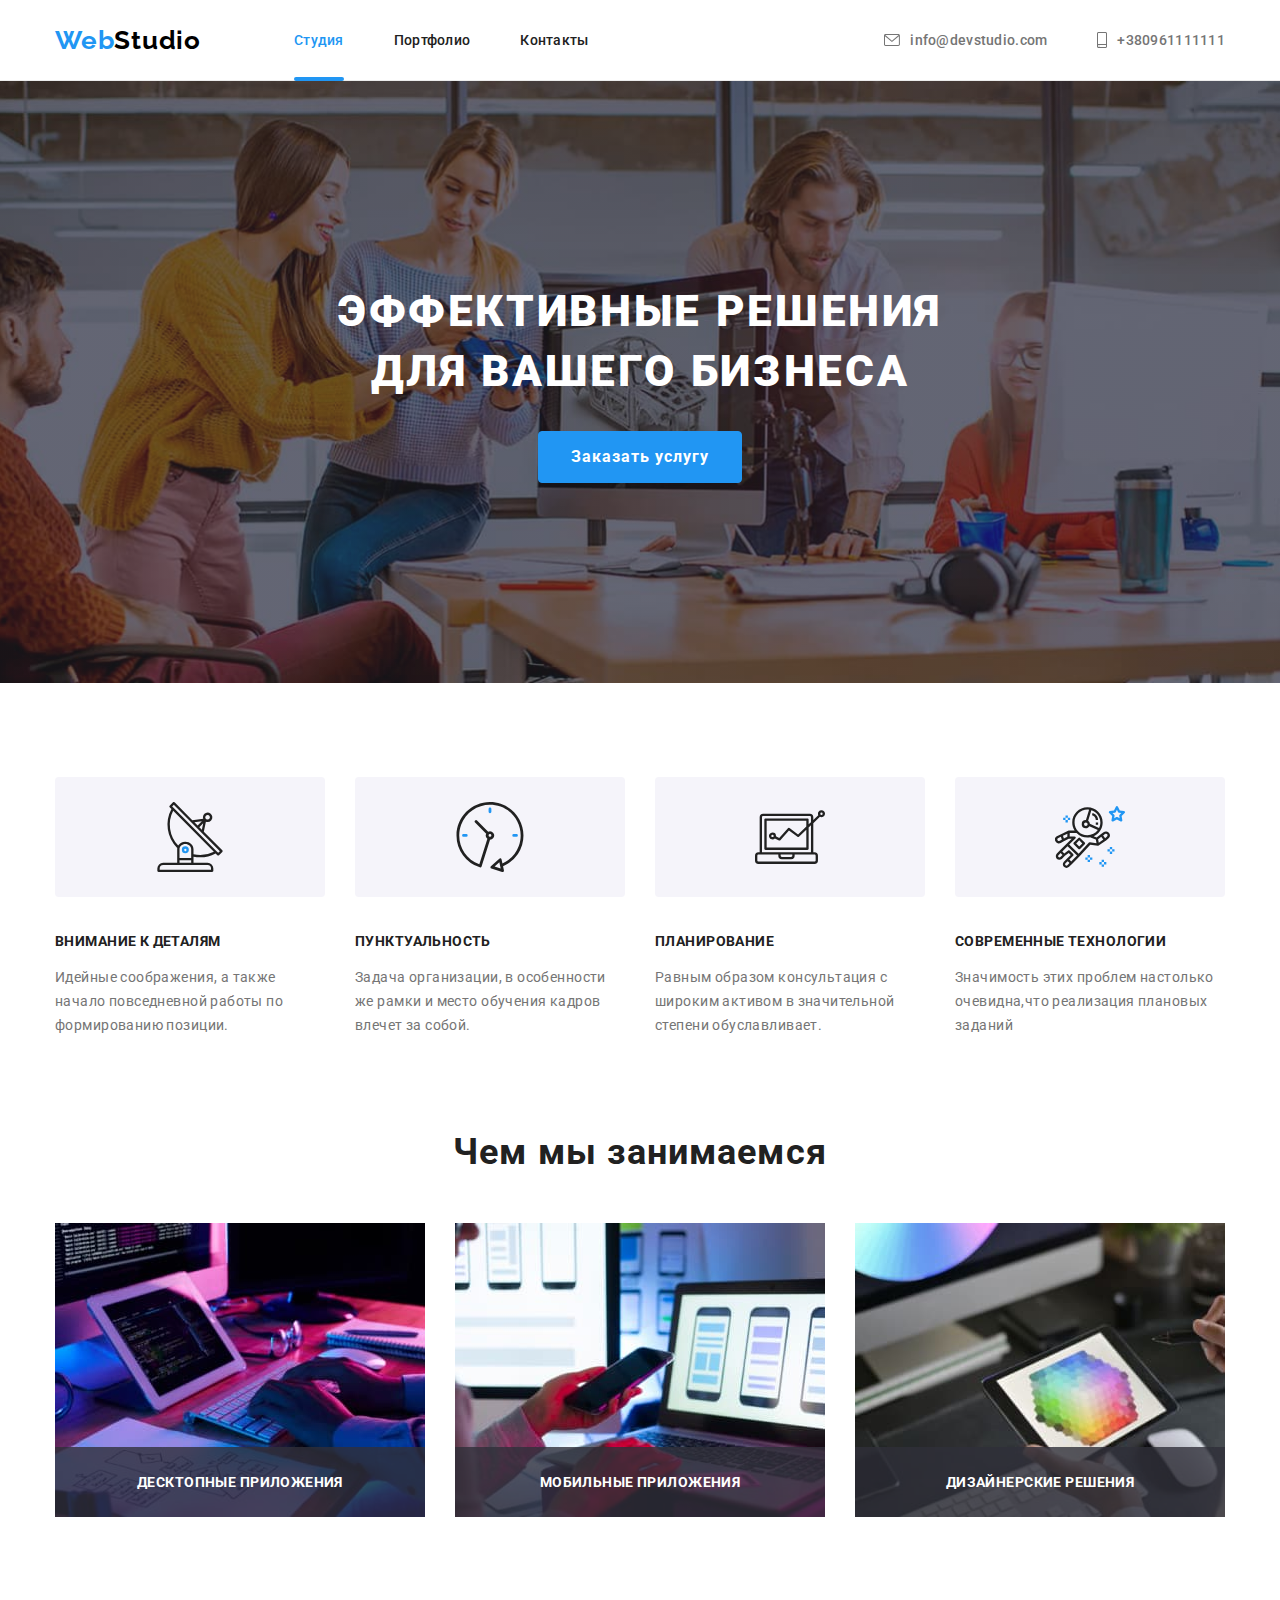
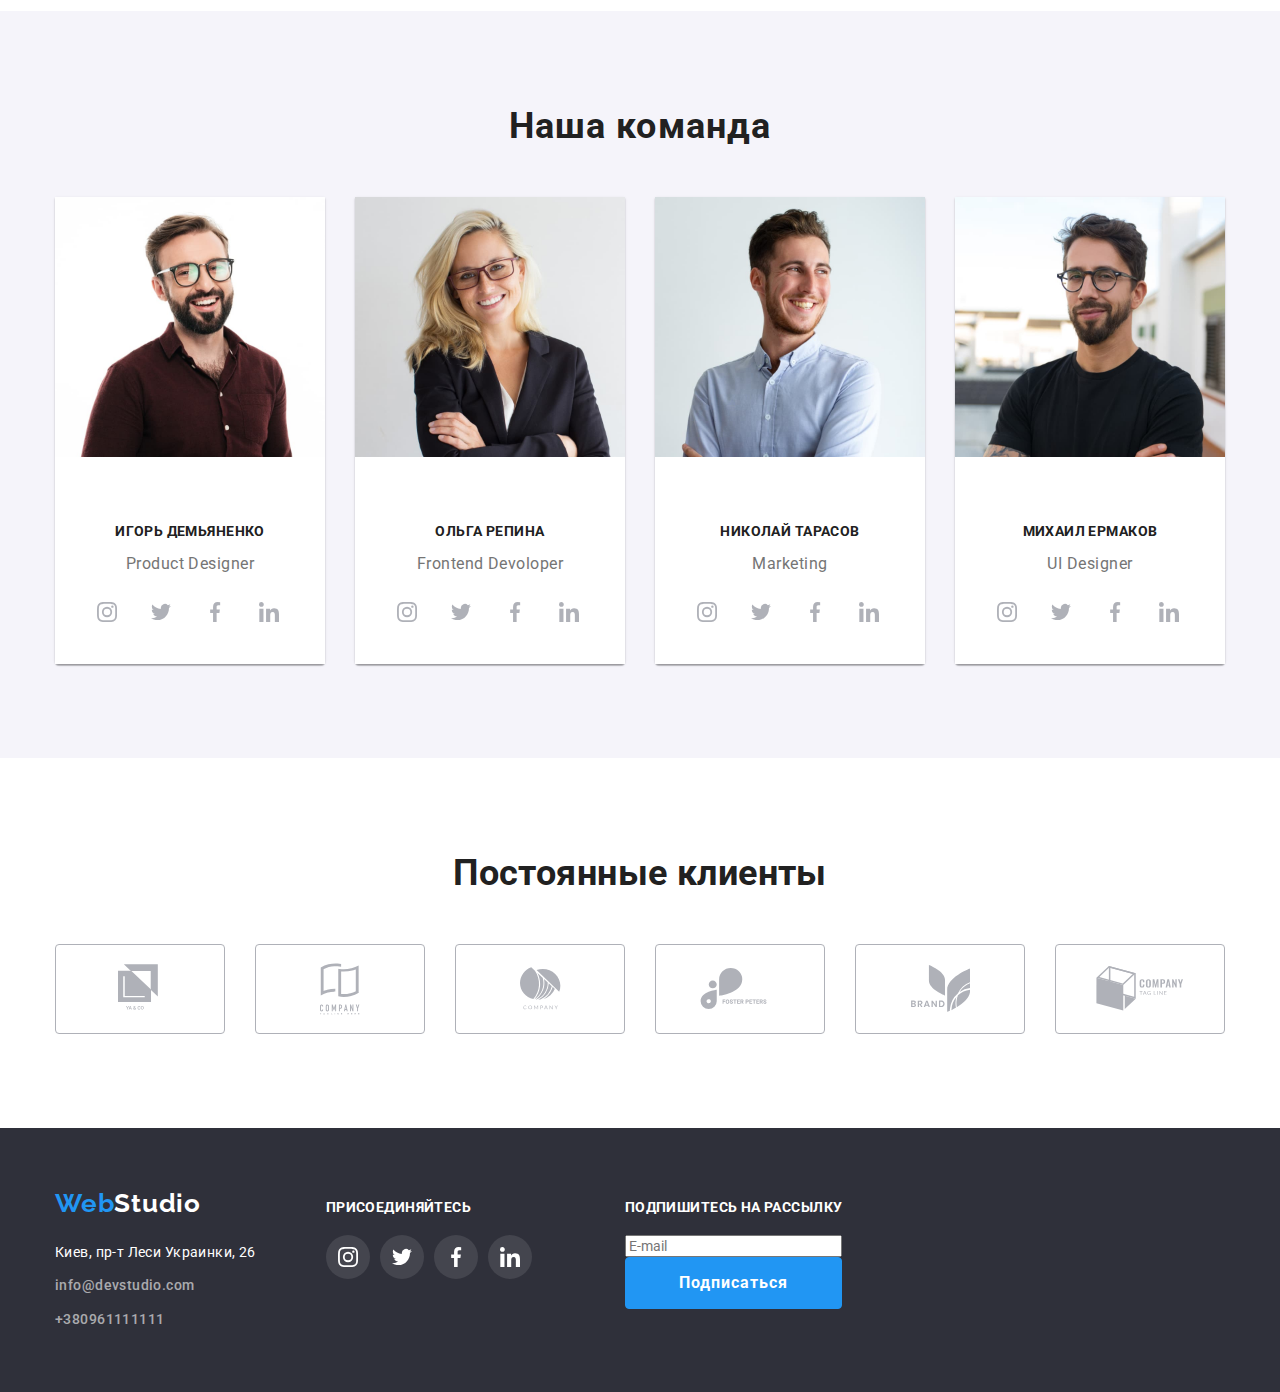
==== commit 23f8ad78: "form" ====
--- a/index.html
+++ b/index.html
@@ -452,16 +452,25 @@
     <b class="form-tittle">Оставьте свои данные, мы вам перезвоним</b>
 
   <div class="form-field">
+    <svg class="form-icon" width="18" height="18">
+      <use href="./images/sprite.svg#person-black "></use>
+    </svg>
     <label for="name">Имя</label>
     <input type="text" name="name" id="name" />
   </div>
 
   <div class="form-field">
+    <svg class="form-icon" width="18" height="18">
+      <use href="./images/sprite.svg#phone-black "></use>
+    </svg>    
     <label for="tel">Телефон</label>
     <input type="tel" name="tel" id="tel" />
   </div>
 
   <div class="form-field">
+    <svg class="form-icon" width="18" height="18">
+      <use href="./images/sprite.svg#email-black "></use>
+    </svg>    
     <label for=mail">Почта</label>
     <input type="email" name="mail" id="mail" />
   </div>
--- a/css/styles.css
+++ b/css/styles.css
@@ -197,8 +197,8 @@
 }
 
 .features-tittle {
-  margin-top: 0;
-  margin-bottom: 0px;
+  margin-top: 30px;
+  margin-bottom: 0;
   font-weight: 700;
   font-size: 14px;
   line-height: 2;
@@ -510,6 +510,9 @@
   line-height: 0px;
   border-radius: 50%;
   fill: var(--social-icon-link);
+
+  transition: background-color 250ms cubic-bezier(0.4, 0, 0.2, 1),
+    fill 250ms cubic-bezier(0.4, 0, 0.2, 1);
 }
 
 .team-links {
@@ -709,6 +712,9 @@
   border-radius: 50%;
   fill: var(--accent-white-color);
   background-color: #ffffff1a;
+
+  transition: background-color 250ms cubic-bezier(0.4, 0, 0.2, 1),
+    fill 250ms cubic-bezier(0.4, 0, 0.2, 1);
 }
 
 .footer-icon {
@@ -831,6 +837,7 @@
 }
 
 .form-field {
+  position: relative;
   margin-bottom: 10px;
   display: flex;
   flex-direction: column;
@@ -879,3 +886,14 @@
   width: 16px;
   height: 15px;
 }
+
+.form-icon {
+  position: absolute;
+  width: 18px;
+  height: 18px;
+  top: 50%;
+  left: 0;
+  transform: translateX(50%);
+
+  fill: black;
+}
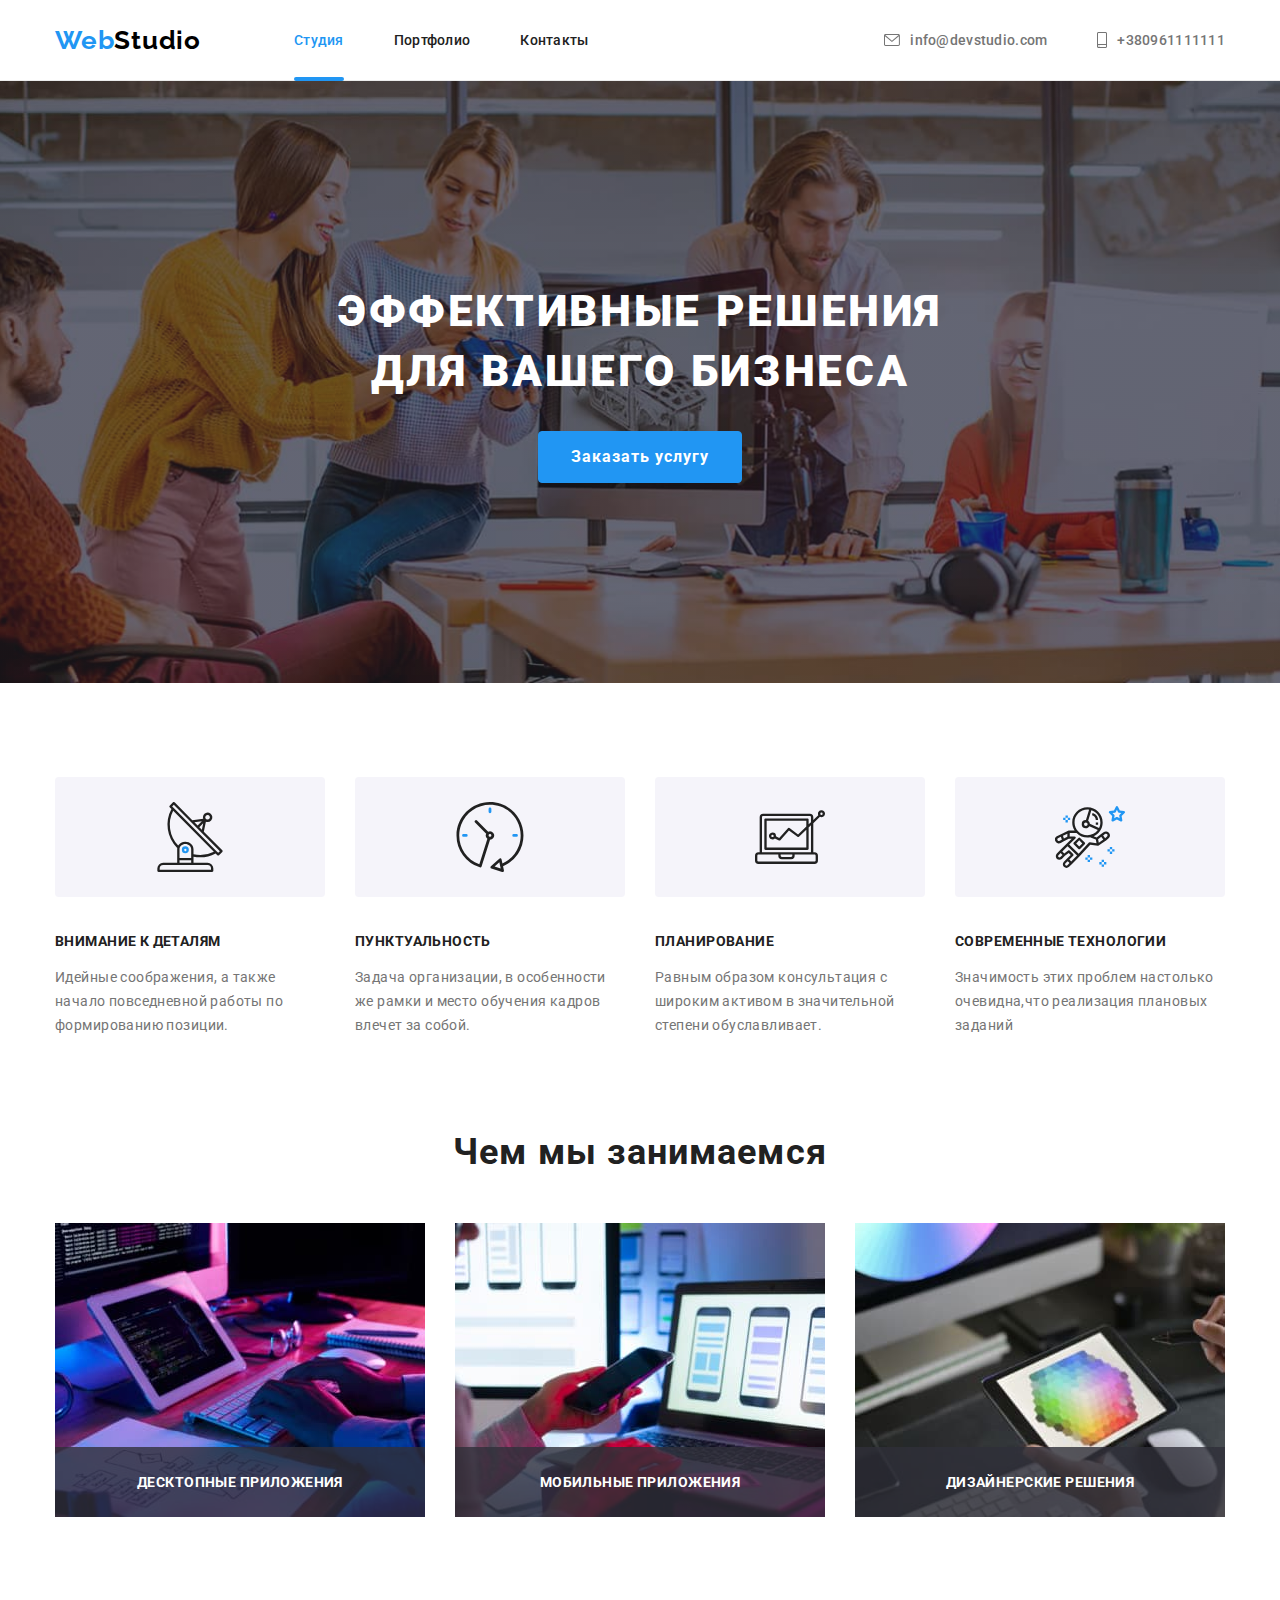
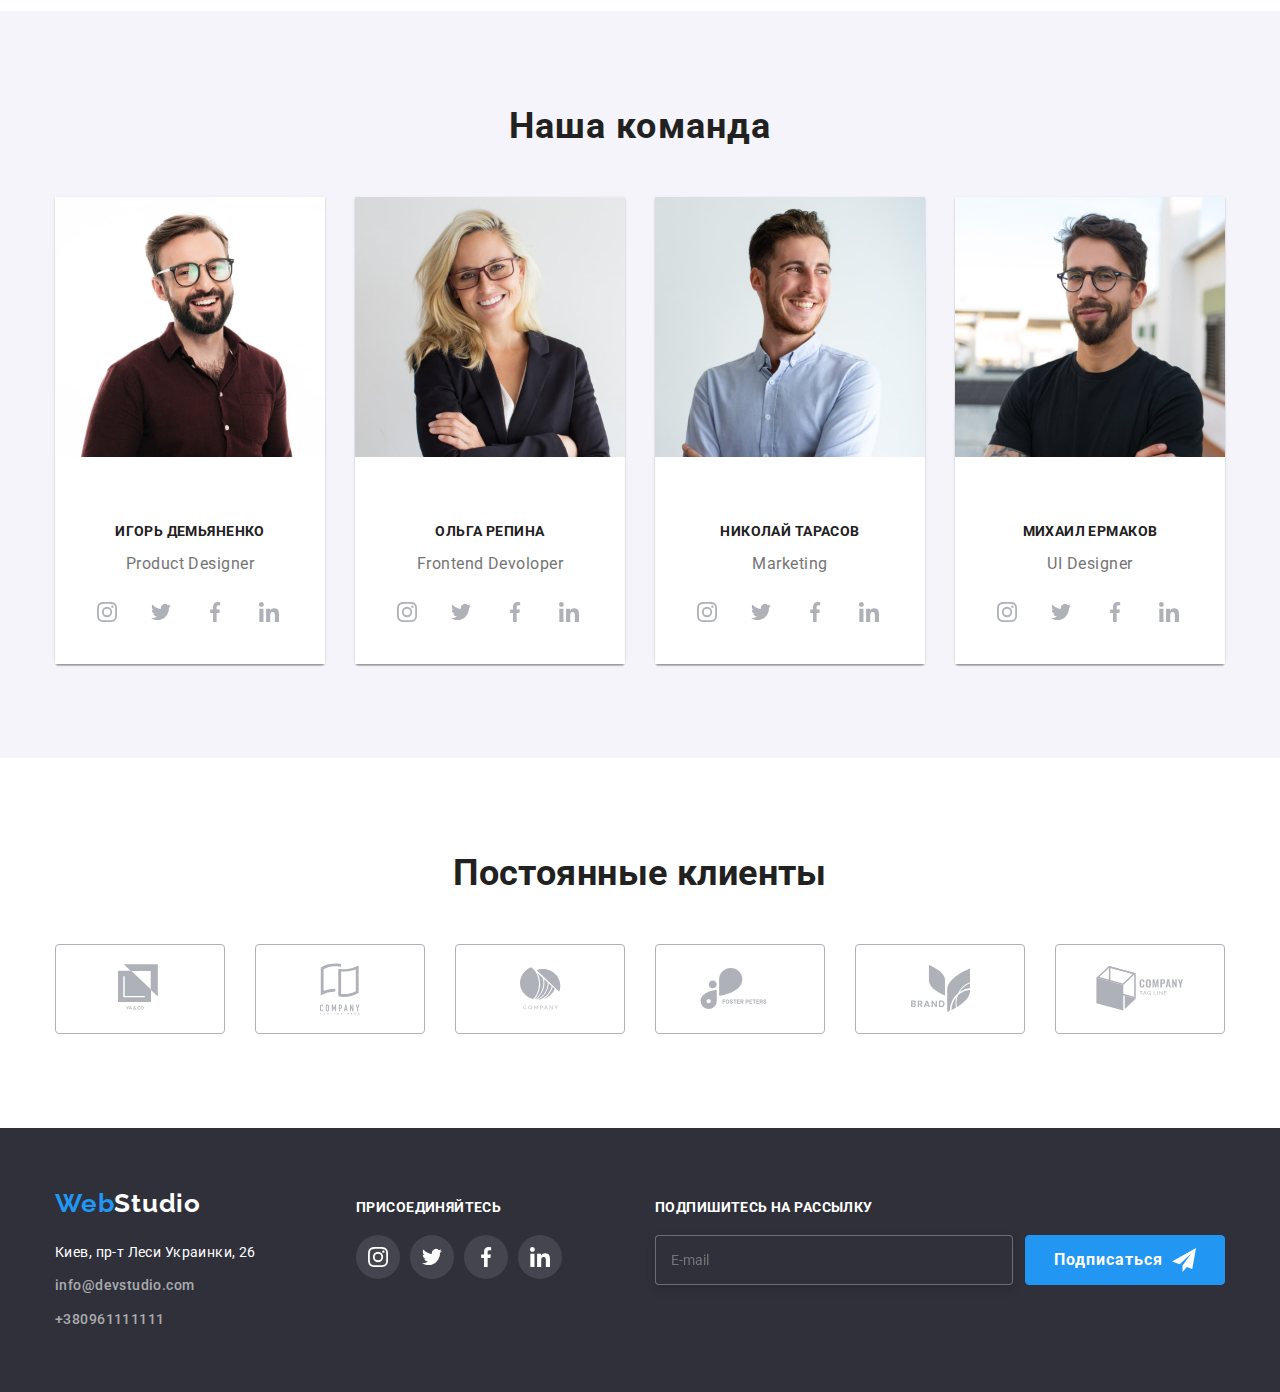
==== commit 79df022f: "hw 6" ====
--- a/index.html
+++ b/index.html
@@ -431,17 +431,20 @@
         </div>
       
 
-      <div class="footer-form">
-        <form>
-          <div class="footer-subscribe">
-            <b class="subscribe">Подпишитесь на рассылку</b>
-          <label for="mail"></label>
-          <input type="email" name="mail" id="mail" placeholder="E-mail">
-          <button class="button-primary" type="submit">Подписаться</button>
-          </div>
+      
+        <form class="footer-subscribe">
+          <label class="footer-label" for="mail">
+              <b class="subscribe">Подпишитесь на рассылку</b>
+              <input type="email" name="mail" id="mail" placeholder="E-mail">   
+          </label>
+          <button class="button-primary" type="submit">
+            Подписаться
+            <svg width="24px" height="24px">
+              <use href="./images/sprite.svg#icon-send"></use>
+            </svg>          
+          </button>
         </form>
-      </div>
-      </div>
+        </div>
     </footer>
 
     <div class="backdrop is-hidden" data-modal>
@@ -480,11 +483,12 @@
     <textarea class="comment" name="comment" id="comment" rows="5" placeholder="Введите текст"></textarea>
   </div>
 
-  <div class="topic-option">
-   <input type="checkbox" name="policy" id="policy">
-   <label for="policy">Соглашаюсь с рассылкой и принимаю <a href="#">Условия договора</a></label>
-  </div>
-
+ 
+   <label class="topic-option">
+    <input class="checkbox" type="checkbox" name="policy" id="policy"> 
+    <span class="icon-checkbox"></span>Соглашаюсь с рассылкой и принимаю<a class="link-checkbox" href="#">Условия договора</a>
+  </label>
+  
   <button class="button-primary" type="submit">Отправить</button>
   
 </form>
--- a/css/styles.css
+++ b/css/styles.css
@@ -278,6 +278,8 @@
   font-size: 16px;
   line-height: 1.87;
   letter-spacing: 0.06em;
+
+  fill: white;
 }
 
 .team-section {
@@ -309,6 +311,11 @@
   background-color: #2f303a;
   padding-top: 60px;
   padding-bottom: 60px;
+}
+
+.footer .container {
+  display: flex;
+  justify-content: space-between;
 }
 
 .studio-footer {
@@ -666,10 +673,6 @@
   color: var(--tittle-text-color);
 }
 
-.footer-sect2 {
-  margin-left: 70px;
-}
-
 .footer-tittle {
   margin-top: 0px;
   margin-bottom: 20px;
@@ -732,13 +735,20 @@
   display: flex;
 }
 
-.footer-form {
+.footer-subscribe {
+  display: flex;
   margin-left: 93px;
-}
-
-.footer-subscribe {
-  display: flex;
-  flex-direction: column;
+  justify-content: space-between;
+}
+
+.footer-subscribe .button-primary {
+  width: 200px;
+  height: 50px;
+  padding: 10px 28px;
+  display: flex;
+  align-items: center;
+  justify-content: space-between;
+  align-self: flex-end;
 }
 
 .subscribe {
@@ -749,6 +759,13 @@
   letter-spacing: 0.03em;
   text-transform: uppercase;
   color: white;
+}
+
+.footer-label {
+  display: flex;
+  flex-direction: column;
+  justify-content: space-between;
+  margin-right: 12px;
 }
 
 .box {
@@ -838,7 +855,7 @@
 
 .form-field {
   position: relative;
-  margin-bottom: 10px;
+  margin-bottom: 12px;
   display: flex;
   flex-direction: column;
 }
@@ -860,7 +877,7 @@
   padding-top: 11px;
   padding-bottom: 11px;
   padding-right: 12px;
-  padding-left: 12px;
+  padding-left: 42px;
   border: 1px solid rgba(33, 33, 33, 0.2);
   box-sizing: border-box;
   border-radius: 4px;
@@ -873,6 +890,7 @@
 }
 
 .form-tittle {
+  display: block;
   margin-bottom: 12px;
   font-weight: bold;
   font-size: 20px;
@@ -885,6 +903,20 @@
 .topic-option input[type="checkbox"] {
   width: 16px;
   height: 15px;
+}
+
+.topic-option {
+  position: relative;
+  display: flex;
+  align-items: center;
+  justify-content: center;
+  margin-top: 20px;
+  padding-left: 20px;
+
+  font-size: 14px;
+  line-height: 24px;
+  letter-spacing: 0.03em;
+  color: #757575;
 }
 
 .form-icon {
@@ -894,6 +926,87 @@
   top: 50%;
   left: 0;
   transform: translateX(50%);
-
   fill: black;
-}
+
+  transition: fill 250ms cubic-bezier(0.4, 0, 0.2, 1);
+}
+
+.form-field:focus-within > .form-icon {
+  fill: var(--accent-button-color);
+}
+
+.form-field:focus-within > input {
+  outline: none;
+  border: 1px solid #2196f3;
+  box-sizing: border-box;
+  border-radius: 4px;
+}
+
+.form-field:focus-within > textarea {
+  outline: none;
+  border: 1px solid #2196f3;
+  box-sizing: border-box;
+  border-radius: 4px;
+}
+
+.checkbox {
+  position: absolute !important;
+  clip: rect(1px, 1px, 1px, 1px);
+
+  padding: 0 !important;
+  border: 0 !important;
+  height: 1px !important;
+  width: 1px !important;
+  overflow: hidden;
+}
+
+.icon-checkbox {
+  position: absolute;
+  display: inline-block;
+  width: 16px;
+  height: 15px;
+  left: 10px;
+  top: 20%;
+
+  background-color: white;
+  border: 2px solid black;
+  border-radius: 1px;
+}
+
+.checkbox:focus + .icon-checkbox {
+  outline: 1px solid var(--accent-button-color);
+}
+
+.checkbox:checked + .icon-checkbox {
+  background-color: var(--accent-button-color);
+  border-color: var(--accent-button-color);
+  background-image: url("../images/icon-check.svg");
+  background-size: contain;
+  background-origin: border-box;
+}
+
+.link-checkbox {
+  color: var(--accent-button-color);
+  margin-left: 5px;
+}
+
+.contact-form .button-primary {
+  position: absolute;
+  left: 160px;
+  bottom: 40px;
+}
+
+.footer-subscribe input {
+  padding-top: 15px;
+  padding-bottom: 15px;
+  padding-left: 15px;
+  padding-right: 15px;
+  min-width: 358px;
+  min-height: 50px;
+
+  background-color: #2f303a;
+  border: 1px solid rgba(255, 255, 255, 0.3);
+  box-sizing: border-box;
+  filter: drop-shadow(0px 4px 4px rgba(0, 0, 0, 0.15));
+  border-radius: 4px;
+}
